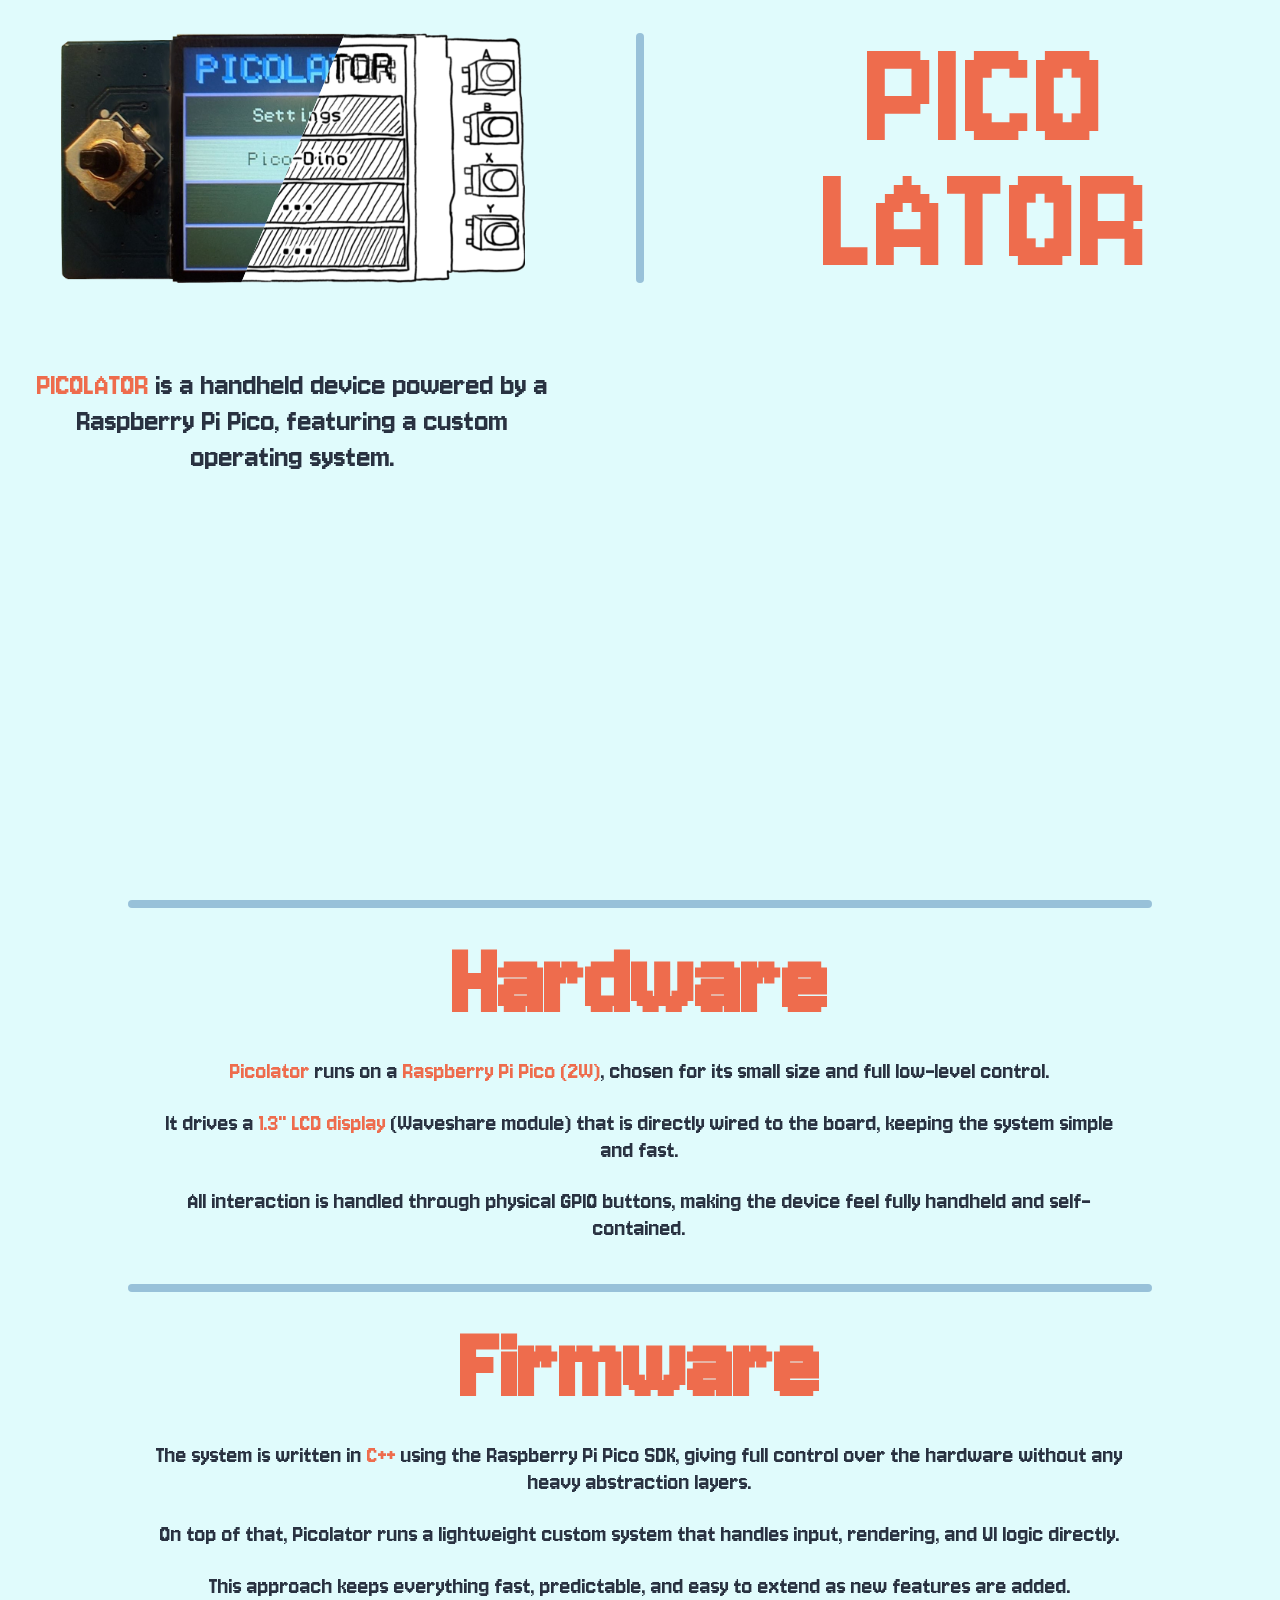
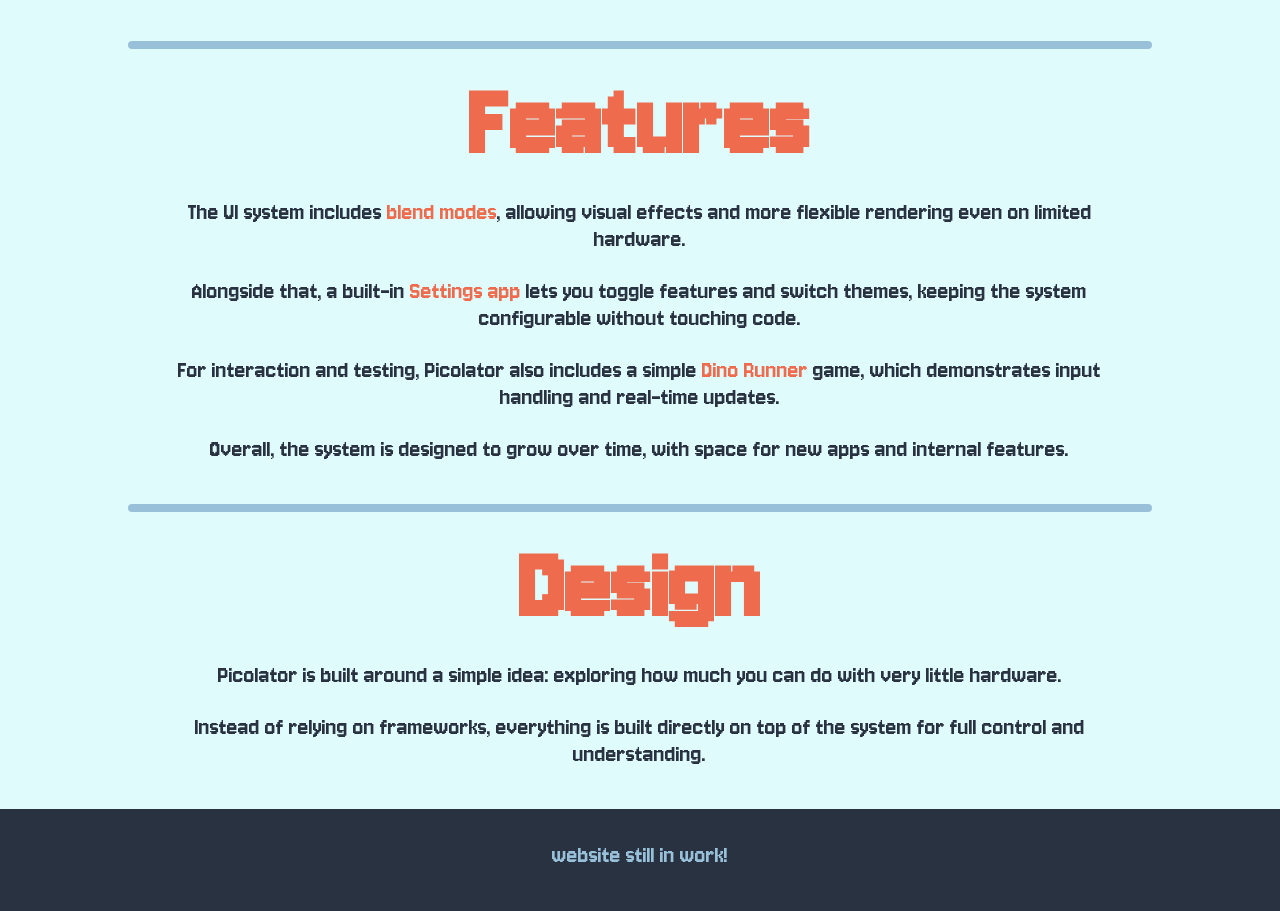
==== docs/index.html @ 703b930c "wow" ====
<!DOCTYPE html>
<html lang="en">
<head>
    <meta charset="UTF-8">
    <meta name="viewport" content="width=device-width, initial-scale=1.0">
    <title>Picolator</title>

    <link rel="stylesheet" href="css/style.css">
    <link rel="stylesheet" href="css/landing-section.css">
    <link rel="stylesheet" href="css/font.css">
    <link href="https://fonts.googleapis.com/css2?family=Jersey+10&display=swap" rel="stylesheet">
</head>
<body>
    <main>
        <!-- LANDING -->
        <section id="landing-page">
            <div id="landing-page-image">
                <div class="photo-morph">
                    <img class="left" src="img/picolator.png" alt="">
                    <img class="right" src="img/picolator-drawing.png" alt="">
                </div>
            </div>
            <div id="landing-page-divider1" class="divider"></div>
            <div id="landing-page-divider2"></div>
            <div id="landing-page-heading" class="font10rem">
                <div class="two-line-heading">
                    <div>PICO</div>
                    <div>LATOR</div>
                </div>
            </div>
            <div id="landing-page-text">
                <!-- <span class="highlight"> PICOLATOR </span> 
                is a simple, minimalistic 
                <span class="highlight">OS</span>
                 for the rawspberry <span class="highlight">pi pico</span>,
                  written in <span class="highlight">C++</span>   -->
                 <span class="highlight">PICOLATOR</span> is a handheld device powered by a Raspberry Pi Pico, featuring a custom operating system.
            </div>
            <div id="landing-page-link">
                <a href="https://github.com/fedi41-prog/picolator2">
                    <!-- <img src="img/github.png" alt=""> -->
                    <div class="width6rem height6rem github-icon"></div>
                </a>
            </div>

        </section>
        <div class="divider width80 height05rem centered"></div>


        <!-- HARDWARE -->

        <section id="hardware-section">
            <h1 class="bold-heading">Hardware</h1>
        
            <p class="centered max80">
                <span class="highlight">Picolator</span> runs on a
                <span class="highlight">Raspberry Pi Pico (2W)</span>, chosen for its small size and full low-level control.
            </p>
        
            <p class="centered max80">
                It drives a <span class="highlight">1.3" LCD display</span> (Waveshare module) that is directly wired to the board,
                keeping the system simple and fast.
            </p>
        
            <p class="centered max80">
                All interaction is handled through physical GPIO buttons, making the device feel fully handheld and self-contained.
            </p>
        </section>
        <div class="divider width80 height05rem centered"></div>


        <!-- FIRMWARE -->

        <section id="firmware-section">
            <h1 class="bold-heading">Firmware</h1>
        
            <p class="centered max80">
                The system is written in <span class="highlight">C++</span> using the Raspberry Pi Pico SDK,
                giving full control over the hardware without any heavy abstraction layers.
            </p>
        
            <p class="centered max80">
                On top of that, Picolator runs a lightweight custom system that handles input, rendering, and UI logic directly.
            </p>
        
            <p class="centered max80">
                This approach keeps everything fast, predictable, and easy to extend as new features are added.
            </p>
        </section>
        <div class="divider width80 height05rem centered"></div>

        <!-- FEATURES -->

        <section id="features-section">
            <h1 class="bold-heading">Features</h1>

            <p class="centered max80">
                The UI system includes <span class="highlight">blend modes</span>, allowing visual effects and more flexible rendering
                even on limited hardware.
            </p>
        
            <p class="centered max80">
                Alongside that, a built-in <span class="highlight">Settings app</span> lets you toggle features and switch themes,
                keeping the system configurable without touching code.
            </p>
        
            <p class="centered max80">
                For interaction and testing, Picolator also includes a simple <span class="highlight">Dino Runner</span> game,
                which demonstrates input handling and real-time updates.
            </p>
        
            <p class="centered max80">
                Overall, the system is designed to grow over time, with space for new apps and internal features.
            </p>
        </section>
        <div class="divider width80 height05rem centered"></div>

        <!-- DESIGN -->

        <section id="design-section">
            <h1 class="bold-heading">Design</h1>
        
            <p class="centered max80">
                Picolator is built around a simple idea: exploring how much you can do with very little hardware.
            </p>
        
            <p class="centered max80">
                Instead of relying on frameworks, everything is built directly on top of the system for full control and understanding.
            </p>
        </section>

    </main>
    <footer>

        <p>website still in work!</p>

    </footer>
</body>
</html>
---- docs/css/style.css ----
:root {
    --light: #e0fbfc;
    --medium: #98c1d9;
    --dark: #3d5a80;
    --darker: #293241;

    --accent: #ee6c4d;
}



html {
    color: var(--darker);
}



body {
    background-color: var(--light);
    padding: 0;
    margin: 0;
}

footer {
    background-color: var(--darker);
    width: 100%;
    height: 100%;
    padding-top: 1rem;
    padding-bottom: 1rem;
    margin: 0;
    color: var(--medium);
    align-items: center;
    text-align: center;
    
}






/* UTILS */

.photo-morph {
    position: relative;
    width: 100%;
    height: 100%;
    object-fit: contain;
    margin: auto;
    overflow: hidden;
}
.photo-morph img {
    position: absolute;
    inset: 0;
    height: 100%;
    width: 100%;
    object-fit: contain;
}
.photo-morph .left {
    clip-path: polygon(
        0 0,
        60% 0,
        40% 100%,
        0 100%
    );
}
.photo-morph .right {
        clip-path: polygon(
        60% 0,
        100% 0,
        100% 100%,
        40% 100%
    );
}

.half-width {
    width: 50vw;
}
.half-height {
    height: 50vh;
}

.two-line-heading {
    min-width: 0;

    display: flex;
    flex-wrap: wrap;

    width: 100%;
    height: 100%;

    font-size: 1em;

    margin: auto; padding: auto;
}
.two-line-heading div {
    margin: auto; padding: auto;
    color: var(--accent);
    line-height: 0.6;
}



.divider {

    background-color: var(--medium);
    border-radius: 100px;

}

.github-icon {
    background-color: var(--darker);

    -webkit-mask: url("/img/github.png") center/contain no-repeat;
    mask: url("/img/github.png") center/contain no-repeat;
}

.fill {width: 100px; height: 100px;}



.width6rem{
    width: 6rem;
}
.height6rem{
    height: 6rem;
}
.height05rem {
    height: 0.5rem;
}


.width80 {
    width: 80%;
}



.centered {
    text-align: center;
    margin-left: auto;
    margin-right: auto;
}


section {
    padding: 1rem 2rem;
}
p {
    font-size: 1.5rem;
    margin-top: 1rem;
}

.max80 {
    max-width: 80%;
}
.font10rem {
    font-size: 10rem;
}
.font6_5rem {
    font-size: 6.5rem;
}
---- docs/css/landing-section.css ----
#landing-page {
    box-sizing: border-box;
    display: grid;
    grid-template-columns: 1fr auto 1fr;
    grid-template-rows: 1fr 2fr;
    gap: 5rem;

    height: 100vh;
    width: 100%;

    padding: 2rem;
    margin: 0;

    background-color: var(--light);
}
/* #landing-page > div {
    border: 5px solid red;
} */

#landing-page-image {
    order:1;

    min-height: 70px;
}
#landing-page-divider1 {
    order:2;
    width: 0.5rem;
    height: 100%;
}
#landing-page-divider2 {
    order:5;
    width: 0.5rem;
    height: 100%;
}

#landing-page-heading {
    order:3;
}

#landing-page-text {
    order:4;
    text-align: center;
    font-size: 2rem;
}

#landing-page-link {
    order:6;

    align-items: center;
    padding: auto;

    width: 100%;
    height: 100%;
    
    display: flex;
    justify-content: center; /* horizontal */
    align-items: center;     /* vertical */

    font-size: 5rem;

}

#landing-page-link > a {
    margin: auto;
    width: 6rem;
    display: flex;
    flex-direction: row;

    text-decoration: none;
    color: var(--darker);

    justify-content: center; /* horizontal */
    align-items: center;     /* vertical */
}

/* #landing-page-link img {
    max-width: 100%;
    max-height: 100%;
    fill: var(--color5)
} */


@media (max-aspect-ratio: 4/3) {
    #landing-page {
        grid-template-columns: 1fr;
        grid-template-rows: 1fr auto 2fr 1fr auto 2fr;
        gap: 1rem;
        padding: 1rem 2rem;
    }

    #landing-page-heading {
        order:1;
    }
    #landing-page-divider1 {
        order:2;
        margin: auto;
        width: 80%;
        height: 0.5rem;
    }
    #landing-page-image {
        order:3;
    }
    #landing-page-text {
        order:4;
    }
    #landing-page-divider2 {
        order:5;
        margin: auto;
        width: 80%;
        height: 0.5rem;
    }
    #landing-page-link {
        order:6;
    }
}
---- docs/css/font.css ----
html {
    font-family: "Jersey 10";
    font-size: 1.3vw;
}


@media (max-aspect-ratio: 4/3) {
    html {
        font-size: 2vh;
    }
}


.highlight {
    color: var(--accent);
}

.bold-heading {

    color: var(--accent);
    font-size: 6.5rem;

    text-align: center;

    margin: 0;
    padding: 0;

}
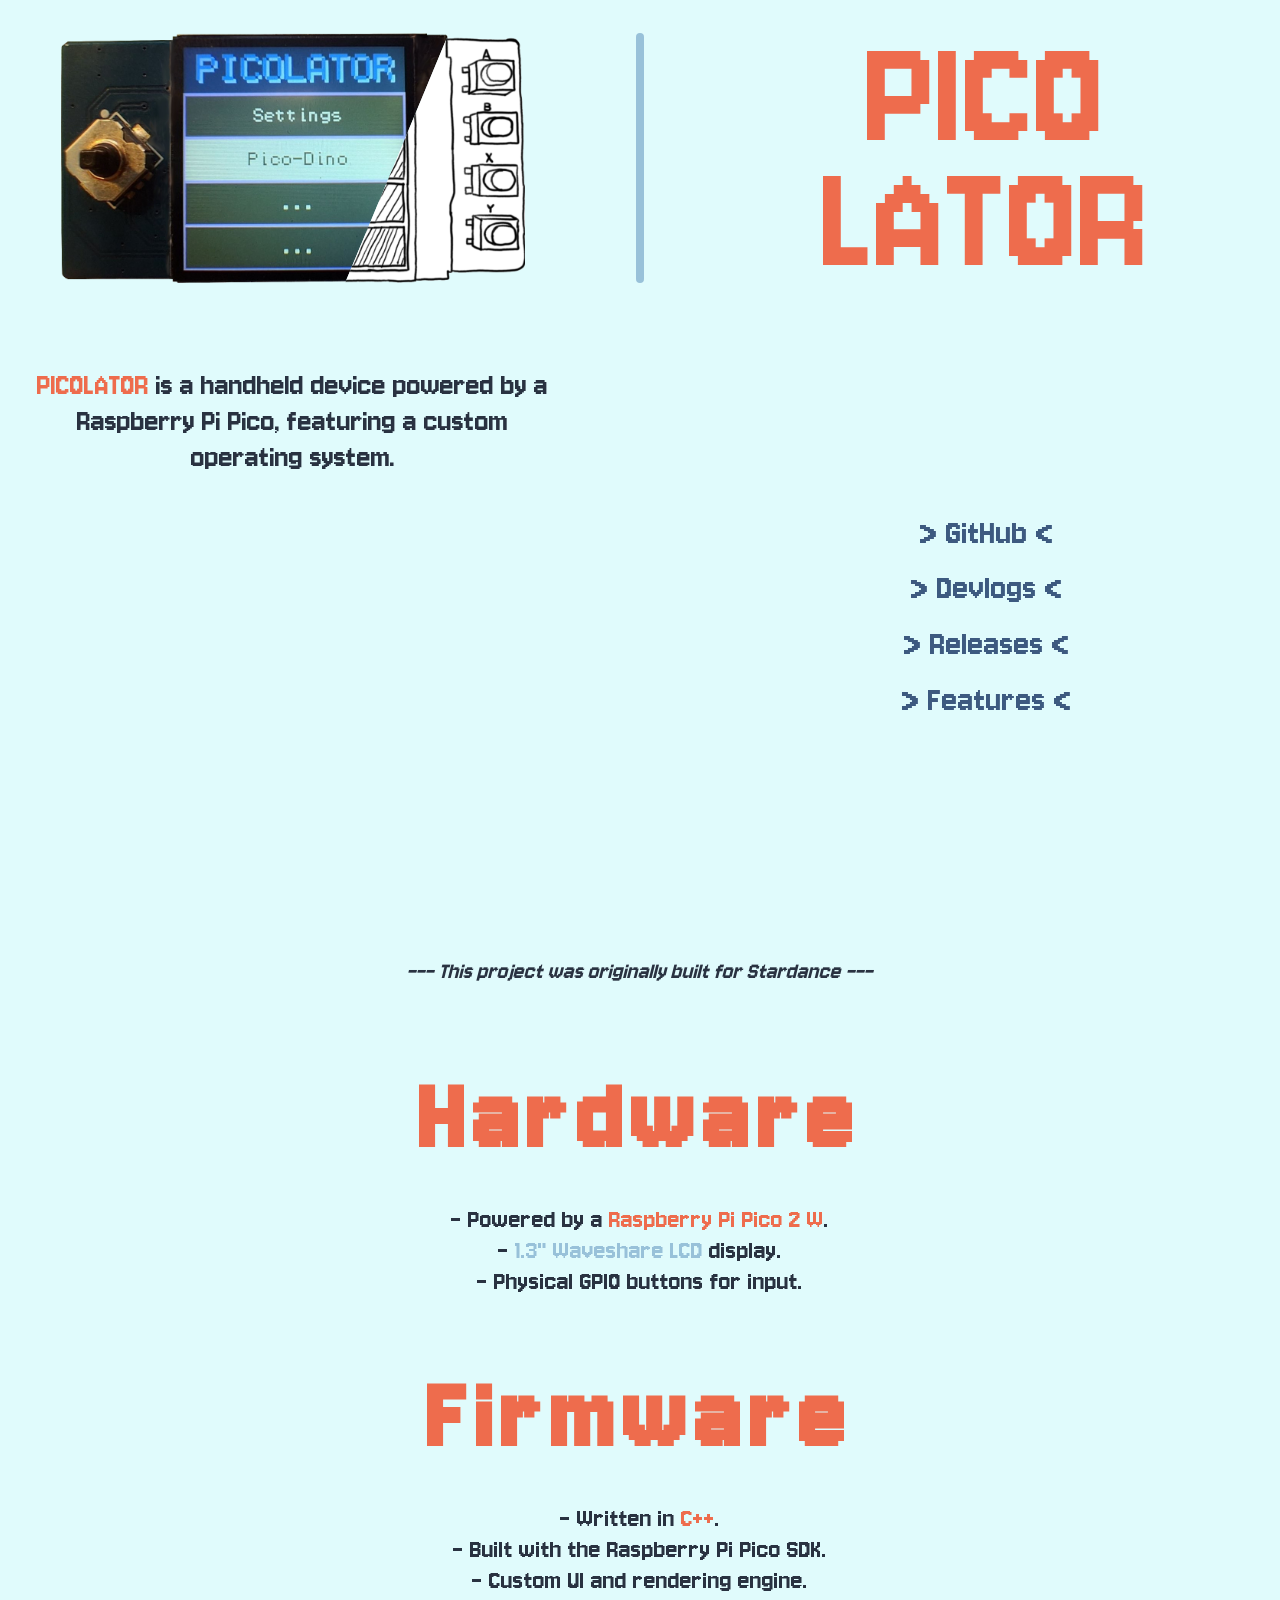
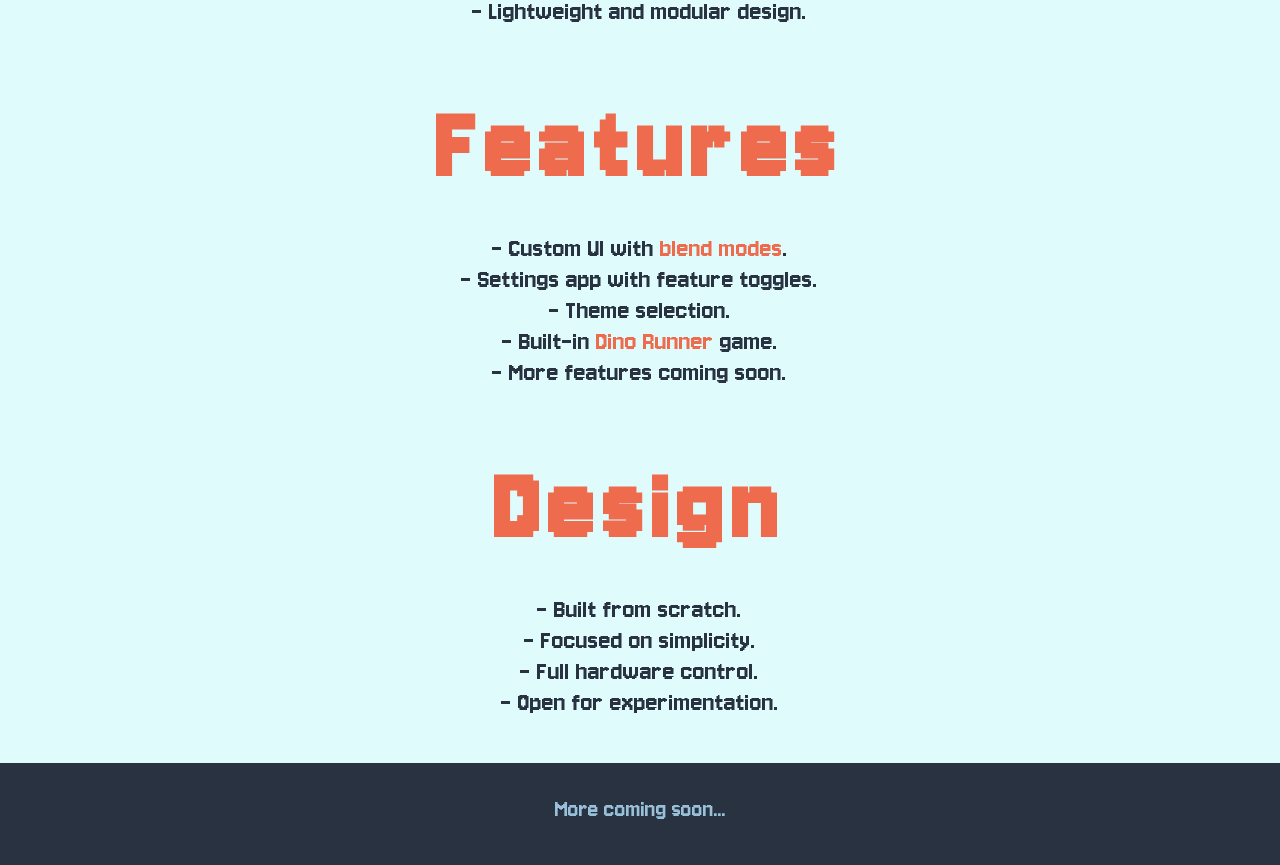
==== commit c2689b15: "big update!" ====
--- a/docs/index.html
+++ b/docs/index.html
@@ -16,8 +16,8 @@
         <section id="landing-page">
             <div id="landing-page-image">
                 <div class="photo-morph">
-                    <img class="left" src="img/picolator.png" alt="">
-                    <img class="right" src="img/picolator-drawing.png" alt="">
+                    <img class="left" src="img/picolator.png" alt="PICOLATOR handheld device">
+                    <img class="right" src="img/picolator-drawing.png" alt="PICOLATOR concept drawing">
                 </div>
             </div>
             <div id="landing-page-divider1" class="divider"></div>
@@ -37,103 +37,87 @@
                  <span class="highlight">PICOLATOR</span> is a handheld device powered by a Raspberry Pi Pico, featuring a custom operating system.
             </div>
             <div id="landing-page-link">
-                <a href="https://github.com/fedi41-prog/picolator2">
-                    <!-- <img src="img/github.png" alt=""> -->
-                    <div class="width6rem height6rem github-icon"></div>
-                </a>
+                <div class="column">
+                    <a class="link-button" href="https://github.com/fedi41-prog/picolator2">> GitHub <</a>
+                    <a class="link-button" href="https://stardance.hackclub.com/projects/4738">> Devlogs <</a>
+                    <a class="link-button" href="https://github.com/fedi41-prog/picolator2/releases">> Releases <</a>
+                    <a class="link-button" href="features.html">> Features <</a>
+
+                </div>
             </div>
 
         </section>
-        <div class="divider width80 height05rem centered"></div>
 
+
+
+        <!-- ABOUT -->
+        <section id="about-section">
+            <p class="quote width80">
+            --- This project was originally built for Stardance ---
+            </p>
+
+        </section>
+        <!-- <div class="divider width80 height05rem centered"></div> -->
 
         <!-- HARDWARE -->
 
         <section id="hardware-section">
             <h1 class="bold-heading">Hardware</h1>
         
-            <p class="centered max80">
-                <span class="highlight">Picolator</span> runs on a
-                <span class="highlight">Raspberry Pi Pico (2W)</span>, chosen for its small size and full low-level control.
-            </p>
-        
-            <p class="centered max80">
-                It drives a <span class="highlight">1.3" LCD display</span> (Waveshare module) that is directly wired to the board,
-                keeping the system simple and fast.
-            </p>
-        
-            <p class="centered max80">
-                All interaction is handled through physical GPIO buttons, making the device feel fully handheld and self-contained.
-            </p>
+            <ul class="feature-list width80 centered">
+                <li>Powered by a <span class="highlight">Raspberry Pi Pico 2 W</span>.</li>
+                <li><a class="inline-link" href="https://www.waveshare.com/wiki/Pico-LCD-1.3">1.3" Waveshare LCD</a> display.</li>
+                <li>Physical GPIO buttons for input.</li>
+                <!-- <li>Designed as a fully handheld device.</li> -->
+            </ul>
         </section>
-        <div class="divider width80 height05rem centered"></div>
-
+        <!-- <div class="divider width80 height05rem centered"></div>
+ -->
 
         <!-- FIRMWARE -->
 
         <section id="firmware-section">
             <h1 class="bold-heading">Firmware</h1>
         
-            <p class="centered max80">
-                The system is written in <span class="highlight">C++</span> using the Raspberry Pi Pico SDK,
-                giving full control over the hardware without any heavy abstraction layers.
-            </p>
-        
-            <p class="centered max80">
-                On top of that, Picolator runs a lightweight custom system that handles input, rendering, and UI logic directly.
-            </p>
-        
-            <p class="centered max80">
-                This approach keeps everything fast, predictable, and easy to extend as new features are added.
-            </p>
+            <ul class="feature-list width80 centered">
+                <li>Written in <span class="highlight">C++</span>.</li>
+                <li>Built with the Raspberry Pi Pico SDK.</li>
+                <li>Custom UI and rendering engine.</li>
+                <li>Lightweight and modular design.</li>
+            </ul>
         </section>
-        <div class="divider width80 height05rem centered"></div>
+        <!-- <div class="divider width80 height05rem centered"></div> -->
 
         <!-- FEATURES -->
 
         <section id="features-section">
             <h1 class="bold-heading">Features</h1>
-
-            <p class="centered max80">
-                The UI system includes <span class="highlight">blend modes</span>, allowing visual effects and more flexible rendering
-                even on limited hardware.
-            </p>
         
-            <p class="centered max80">
-                Alongside that, a built-in <span class="highlight">Settings app</span> lets you toggle features and switch themes,
-                keeping the system configurable without touching code.
-            </p>
-        
-            <p class="centered max80">
-                For interaction and testing, Picolator also includes a simple <span class="highlight">Dino Runner</span> game,
-                which demonstrates input handling and real-time updates.
-            </p>
-        
-            <p class="centered max80">
-                Overall, the system is designed to grow over time, with space for new apps and internal features.
-            </p>
+            <ul class="feature-list width80 centered">
+                <li>Custom UI with <span class="highlight">blend modes</span>.</li>
+                <li>Settings app with feature toggles.</li>
+                <li>Theme selection.</li>
+                <li>Built-in <span class="highlight">Dino Runner</span> game.</li>
+                <li>More features coming soon.</li>
+            </ul>
         </section>
-        <div class="divider width80 height05rem centered"></div>
+        <!-- <div class="divider width80 height05rem centered"></div> -->
 
         <!-- DESIGN -->
-
         <section id="design-section">
             <h1 class="bold-heading">Design</h1>
         
-            <p class="centered max80">
-                Picolator is built around a simple idea: exploring how much you can do with very little hardware.
-            </p>
-        
-            <p class="centered max80">
-                Instead of relying on frameworks, everything is built directly on top of the system for full control and understanding.
-            </p>
+            <ul class="feature-list width80 centered">
+                <li>Built from scratch.</li>
+                <li>Focused on simplicity.</li>
+                <li>Full hardware control.</li>
+                <li>Open for experimentation.</li>
+            </ul>
         </section>
 
     </main>
     <footer>
-
-        <p>website still in work!</p>
-
+        <p>More coming soon...</p>
     </footer>
 </body>
 </html>
--- a/docs/css/style.css
+++ b/docs/css/style.css
@@ -42,6 +42,10 @@
 
 /* UTILS */
 
+
+/* PHOTO MORPH */
+/* ----- */
+
 .photo-morph {
     position: relative;
     width: 100%;
@@ -49,6 +53,7 @@
     object-fit: contain;
     margin: auto;
     overflow: hidden;
+
 }
 .photo-morph img {
     position: absolute;
@@ -57,22 +62,47 @@
     width: 100%;
     object-fit: contain;
 }
+
 .photo-morph .left {
     clip-path: polygon(
         0 0,
-        60% 0,
-        40% 100%,
+        80% 0,
+        60% 100%,
         0 100%
     );
+
+
+    transition: 0.6s ease;
 }
 .photo-morph .right {
         clip-path: polygon(
-        60% 0,
+        80% 0,
         100% 0,
         100% 100%,
-        40% 100%
-    );
-}
+        60% 100%
+    );
+    
+    transition: 0.6s ease;
+}
+
+.photo-morph:hover .left {
+    clip-path: polygon(
+        0 0,
+        40% 0,
+        20% 100%,
+        0 100%
+    );
+}
+.photo-morph:hover .right {
+        clip-path: polygon(
+        40% 0,
+        100% 0,
+        100% 100%,
+        20% 100%
+    );
+}
+/* ----- */
+/* PHOTO MORPH */
 
 .half-width {
     width: 50vw;
@@ -112,8 +142,8 @@
 .github-icon {
     background-color: var(--darker);
 
-    -webkit-mask: url("/img/github.png") center/contain no-repeat;
-    mask: url("/img/github.png") center/contain no-repeat;
+    -webkit-mask: url("../img/github.png") center/contain no-repeat;
+    mask: url("../img/github.png") center/contain no-repeat;
 }
 
 .fill {width: 100px; height: 100px;}
@@ -160,4 +190,56 @@
 }
 .font6_5rem {
     font-size: 6.5rem;
+}
+
+.column {
+    display: flex;
+    flex-direction: column;
+}
+.link-button {
+
+    /* background-color: var(--darker);
+    border: 0.25rem solid var(--accent);
+    border-radius: 1000px; */
+
+    color: var(--dark);
+
+    padding-left: 0.5rem;
+    padding-right: 0.5rem;
+
+
+    font-size: 2.2rem;
+
+
+    text-decoration: none;
+
+    margin: 0.5rem auto;
+
+
+
+}
+
+.feature-list {
+    text-align: center;
+    list-style-type: "- ";
+    list-style-position: inside;
+    font-size: 1.7rem;
+    padding: 0;
+}
+
+.inline-link {
+    color: var(--medium);
+    list-style: none;
+    text-decoration: none;
+}
+.inline-link:hover {
+    color: var(--dark);
+}
+
+.quote {
+    font-style: oblique;
+    margin: auto;
+    text-align: center;
+    margin-bottom: 2.5rem;
+    margin-top: 2.5rem;
 }
--- a/docs/css/font.css
+++ b/docs/css/font.css
@@ -8,7 +8,7 @@
 
 @media (max-aspect-ratio: 4/3) {
     html {
-        font-size: 2vh;
+        font-size: min(2vh, 3.2vw);
     }
 }
 
@@ -24,6 +24,8 @@
 
     text-align: center;
 
+    letter-spacing: 0.5rem;
+
     margin: 0;
     padding: 0;
 
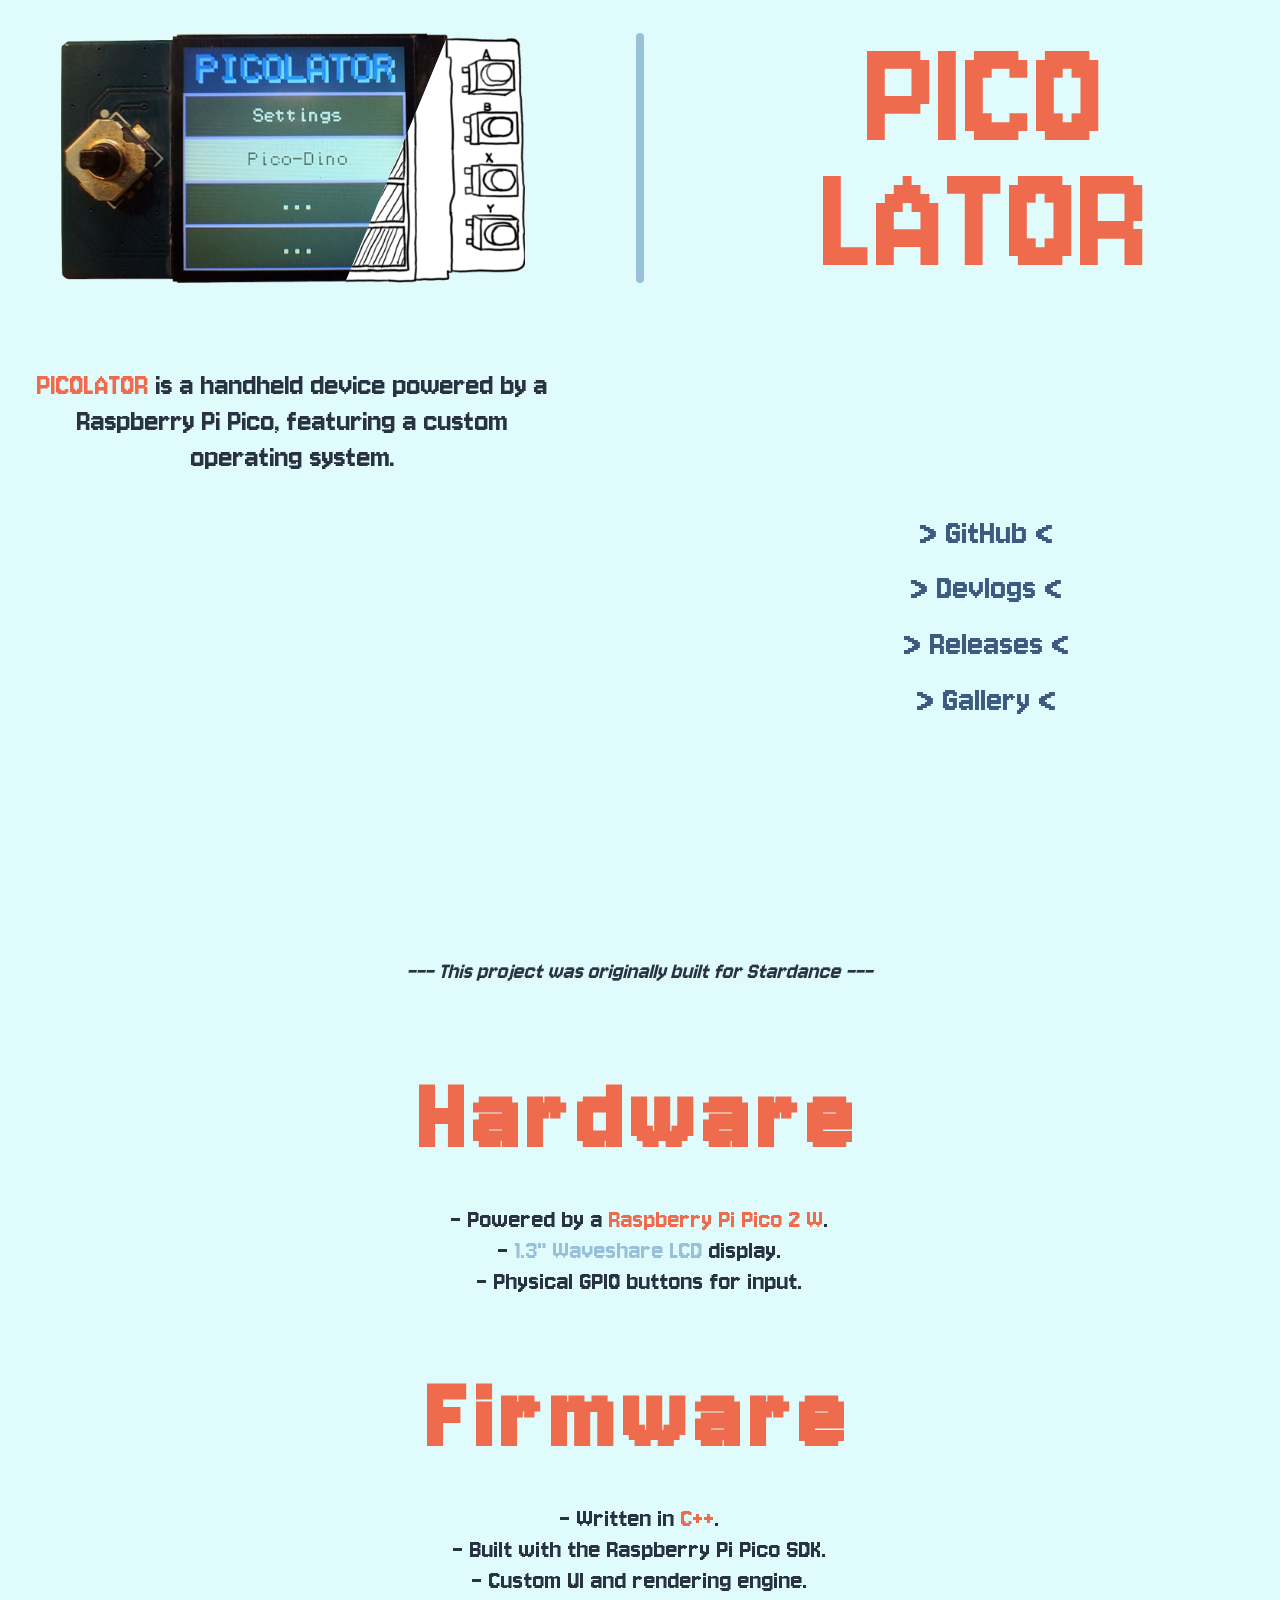
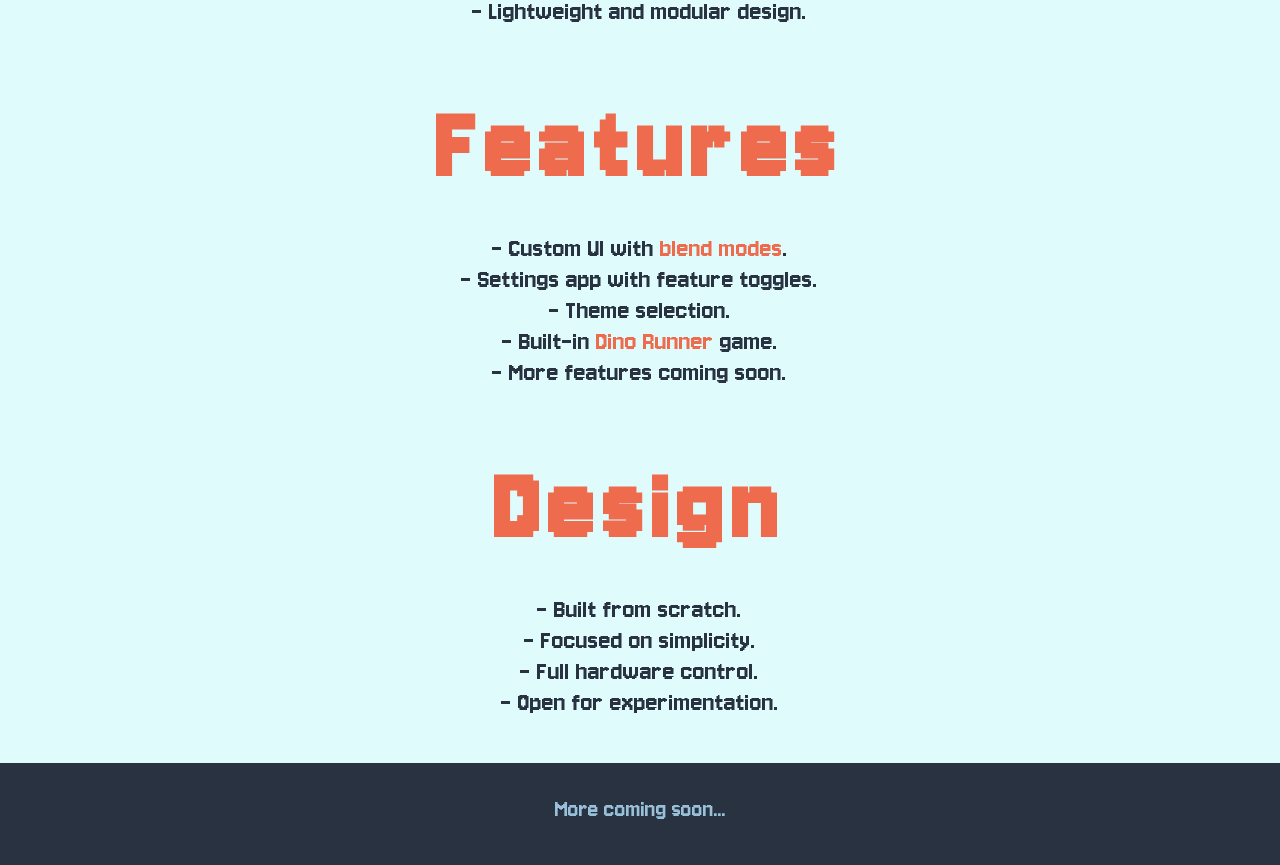
==== commit dbaabde1: "added gallery" ====
--- a/docs/index.html
+++ b/docs/index.html
@@ -41,7 +41,7 @@
                     <a class="link-button" href="https://github.com/fedi41-prog/picolator2">> GitHub <</a>
                     <a class="link-button" href="https://stardance.hackclub.com/projects/4738">> Devlogs <</a>
                     <a class="link-button" href="https://github.com/fedi41-prog/picolator2/releases">> Releases <</a>
-                    <a class="link-button" href="features.html">> Features <</a>
+                    <a class="link-button" href="gallery.html">> Gallery <</a>
 
                 </div>
             </div>
--- a/docs/css/style.css
+++ b/docs/css/style.css
@@ -214,9 +214,6 @@
     text-decoration: none;
 
     margin: 0.5rem auto;
-
-
-
 }
 
 .feature-list {
@@ -242,4 +239,8 @@
     text-align: center;
     margin-bottom: 2.5rem;
     margin-top: 2.5rem;
+}
+
+.fill-width {
+    width: 100dvw;
 }
--- a/docs/css/landing-section.css
+++ b/docs/css/landing-section.css
@@ -9,7 +9,7 @@
     grid-template-rows: 1fr 2fr;
     gap: 5rem;
 
-    height: 100vh;
+    height: 100dvh;
     width: 100%;
 
     padding: 2rem;
--- a/docs/css/font.css
+++ b/docs/css/font.css
@@ -2,13 +2,13 @@
 
 html {
     font-family: "Jersey 10";
-    font-size: 1.3vw;
+    font-size: 1.3dvw;
 }
 
 
 @media (max-aspect-ratio: 4/3) {
     html {
-        font-size: min(2vh, 3.2vw);
+        font-size: min(2dvh, 3.2dvw);
     }
 }
 
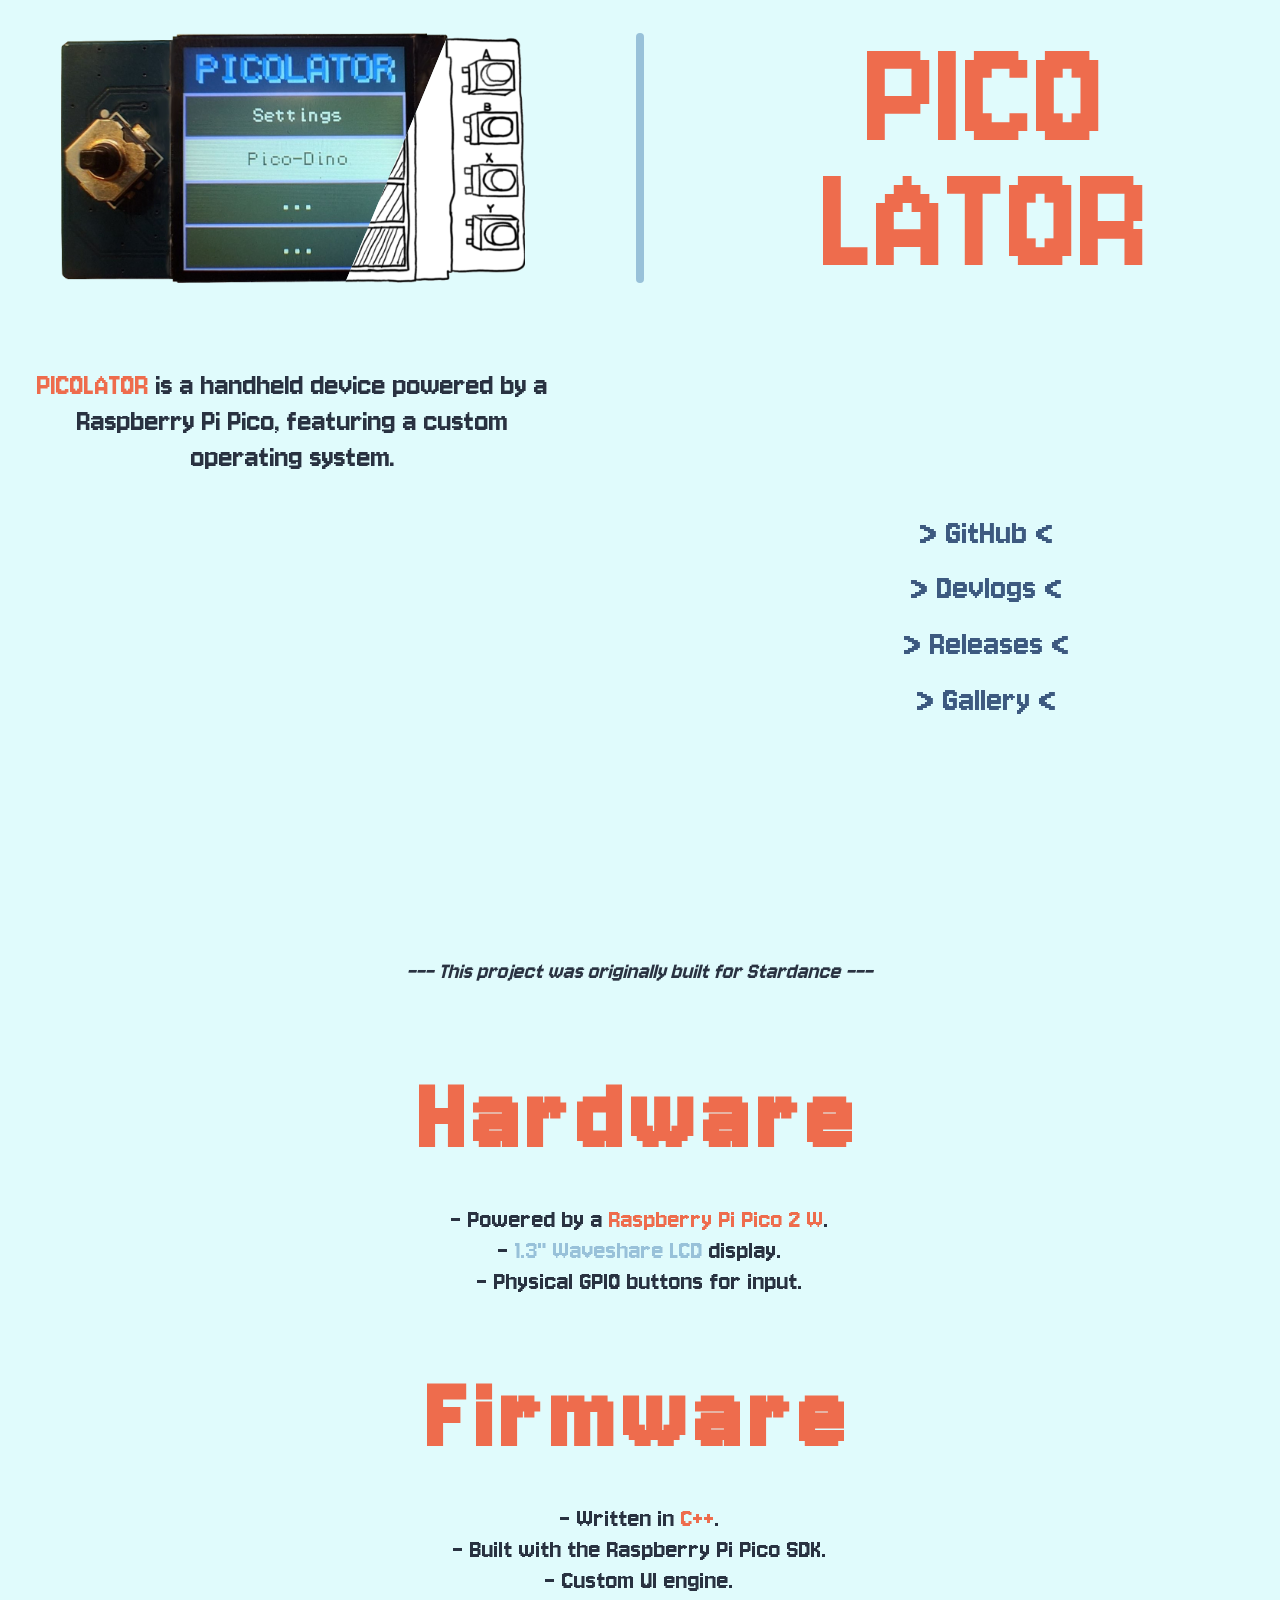
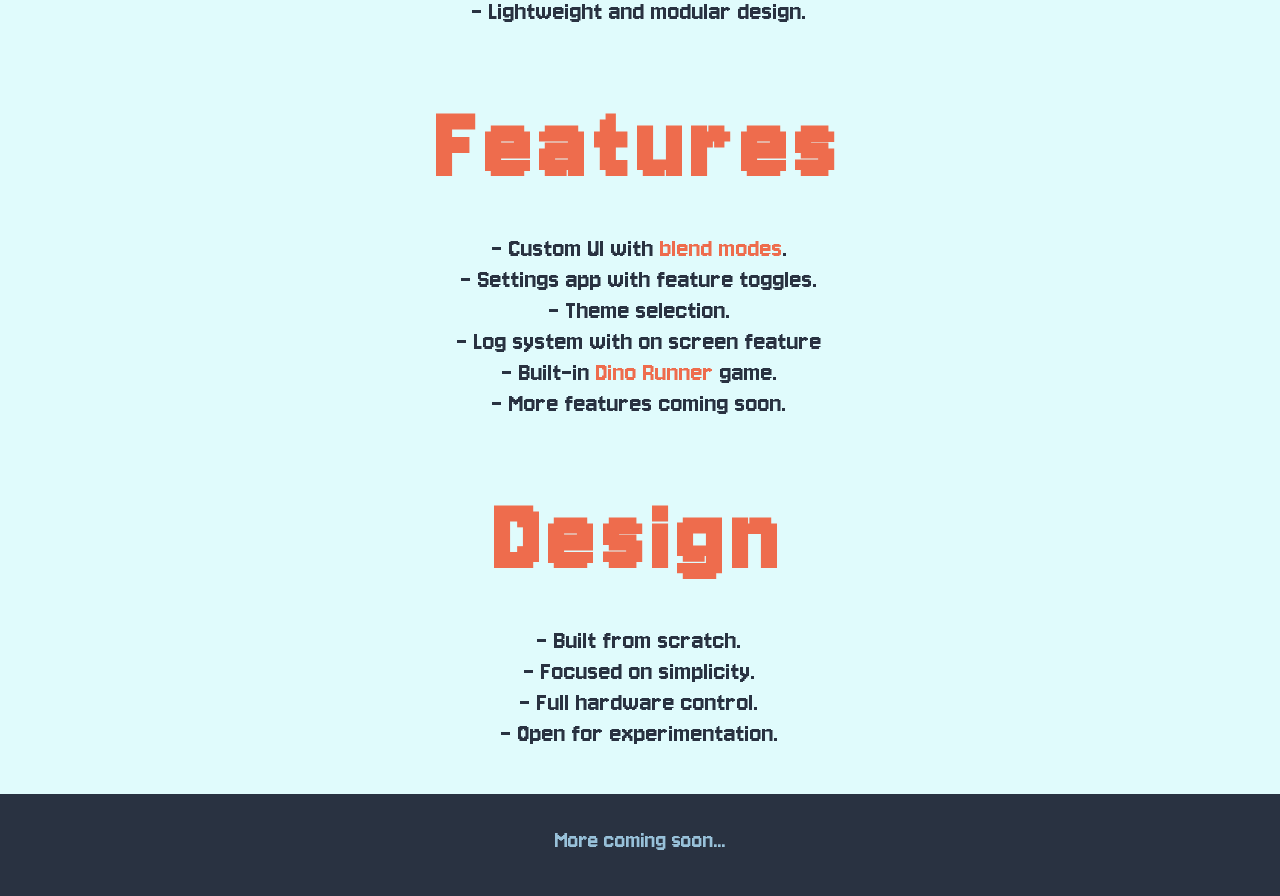
==== commit 04260a6b: "small changes to the text" ====
--- a/docs/index.html
+++ b/docs/index.html
@@ -82,7 +82,7 @@
             <ul class="feature-list width80 centered">
                 <li>Written in <span class="highlight">C++</span>.</li>
                 <li>Built with the Raspberry Pi Pico SDK.</li>
-                <li>Custom UI and rendering engine.</li>
+                <li>Custom UI engine.</li>
                 <li>Lightweight and modular design.</li>
             </ul>
         </section>
@@ -97,6 +97,7 @@
                 <li>Custom UI with <span class="highlight">blend modes</span>.</li>
                 <li>Settings app with feature toggles.</li>
                 <li>Theme selection.</li>
+                <li>Log system with on screen feature</li>
                 <li>Built-in <span class="highlight">Dino Runner</span> game.</li>
                 <li>More features coming soon.</li>
             </ul>
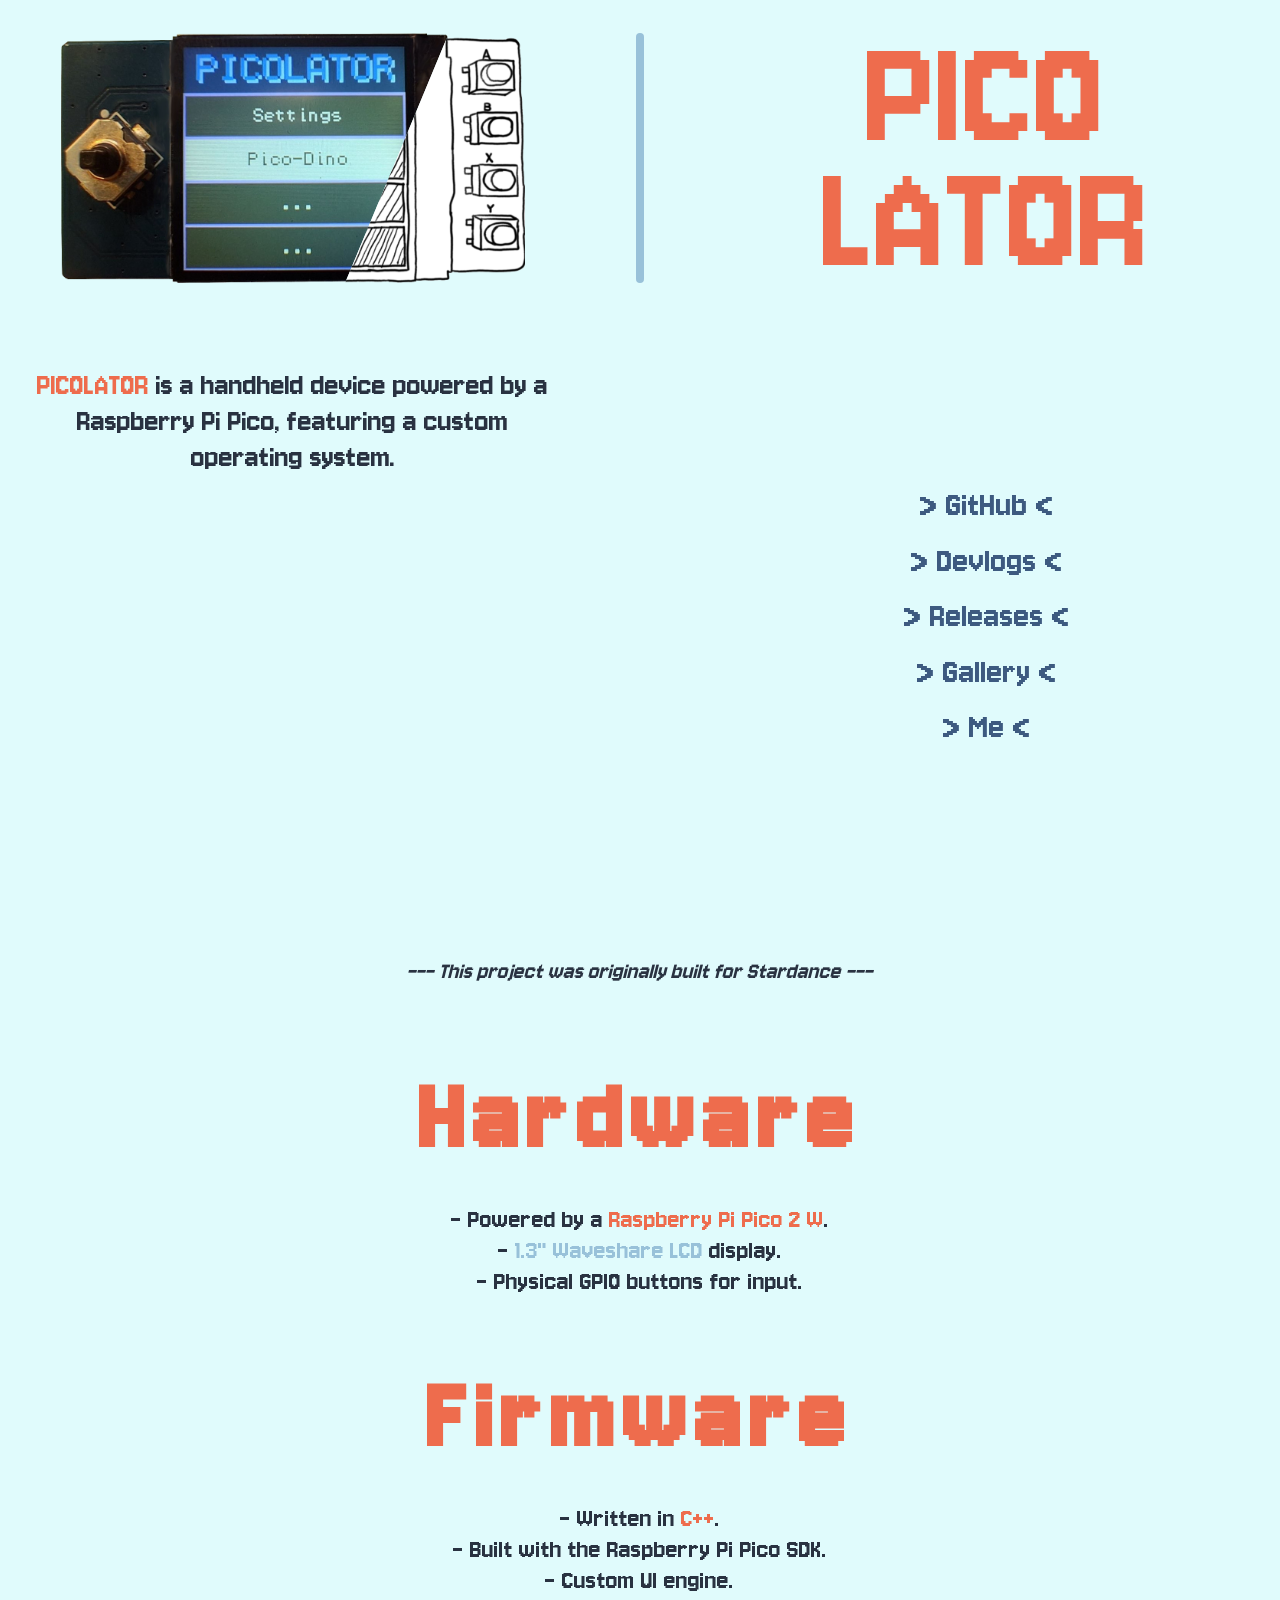
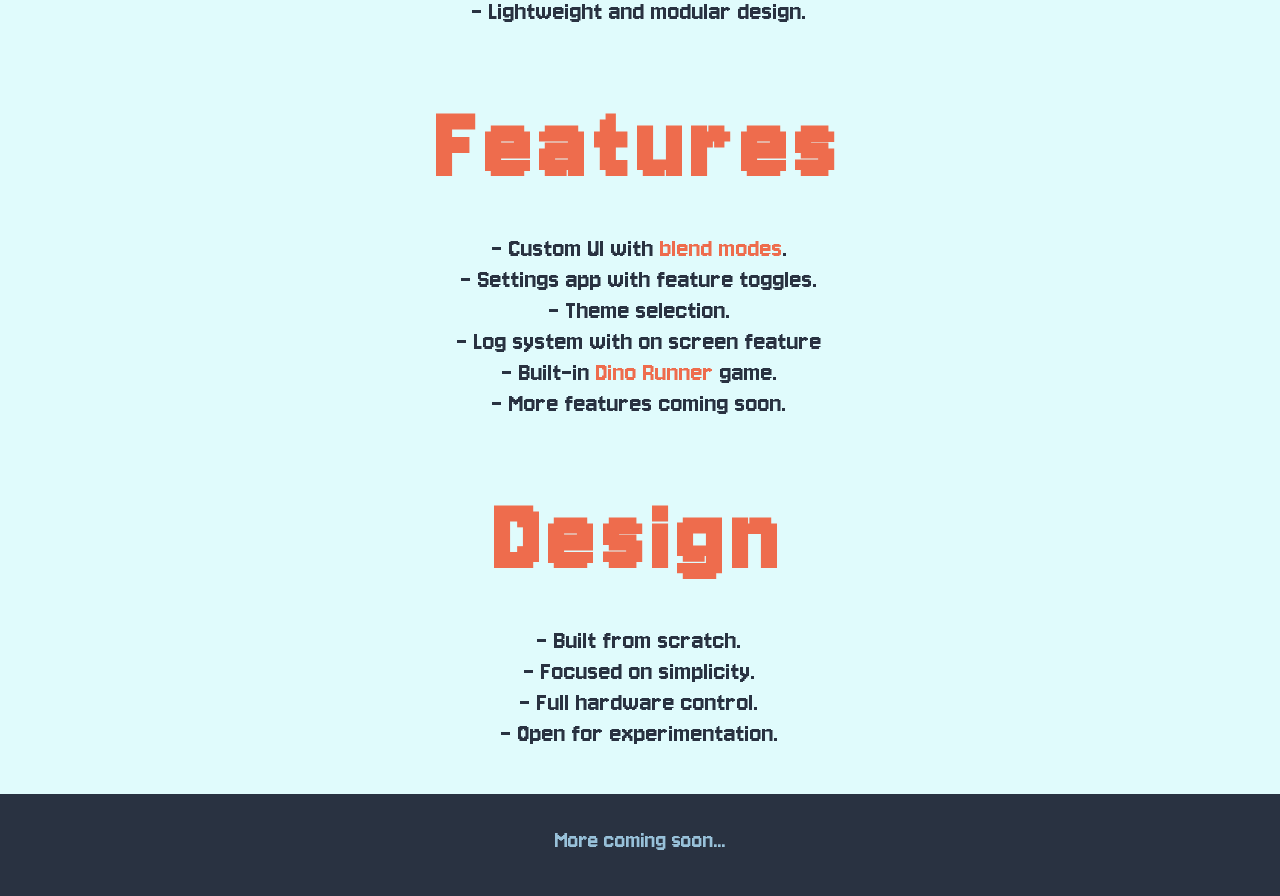
==== commit 84f3aa41: "add link to my site" ====
--- a/docs/index.html
+++ b/docs/index.html
@@ -42,7 +42,7 @@
                     <a class="link-button" href="https://stardance.hackclub.com/projects/4738">> Devlogs <</a>
                     <a class="link-button" href="https://github.com/fedi41-prog/picolator2/releases">> Releases <</a>
                     <a class="link-button" href="gallery.html">> Gallery <</a>
-
+                    <a class="link-button" href="https://fedi41.github.io">> Me <</a>
                 </div>
             </div>
 
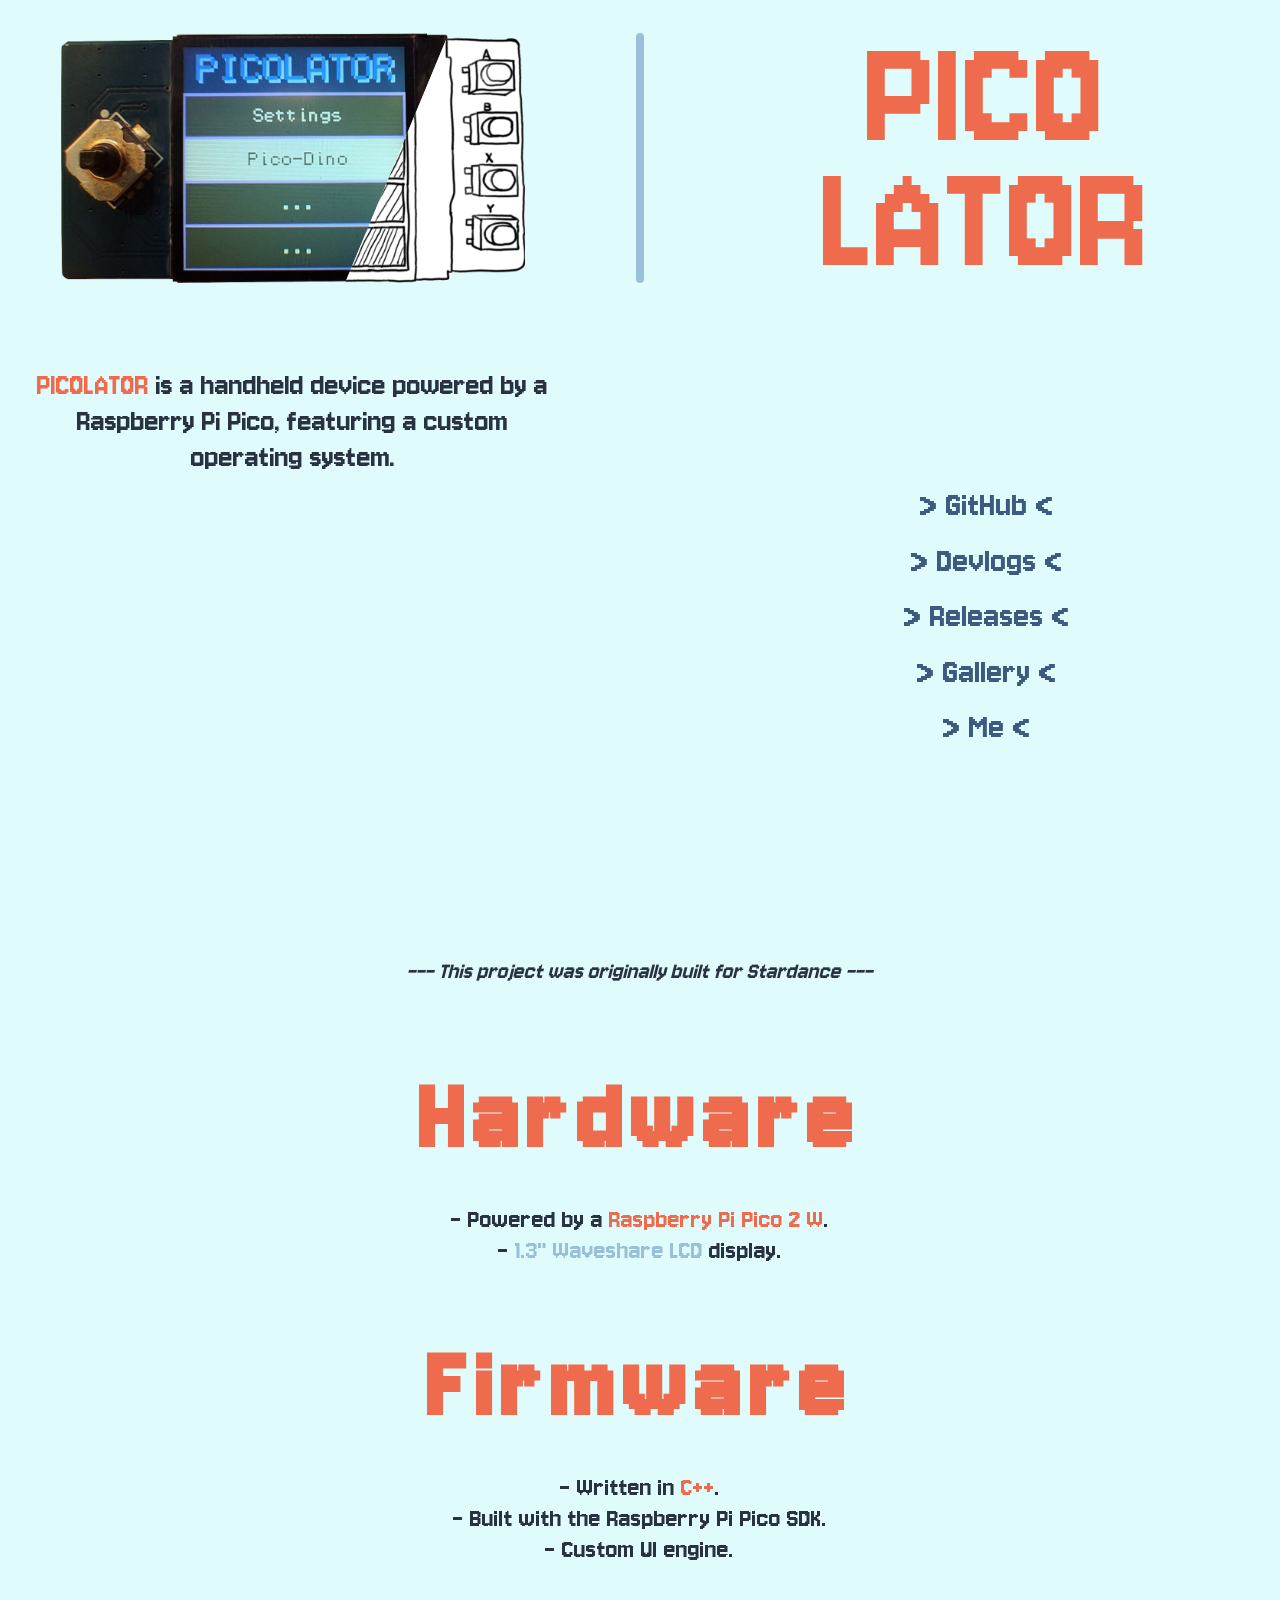
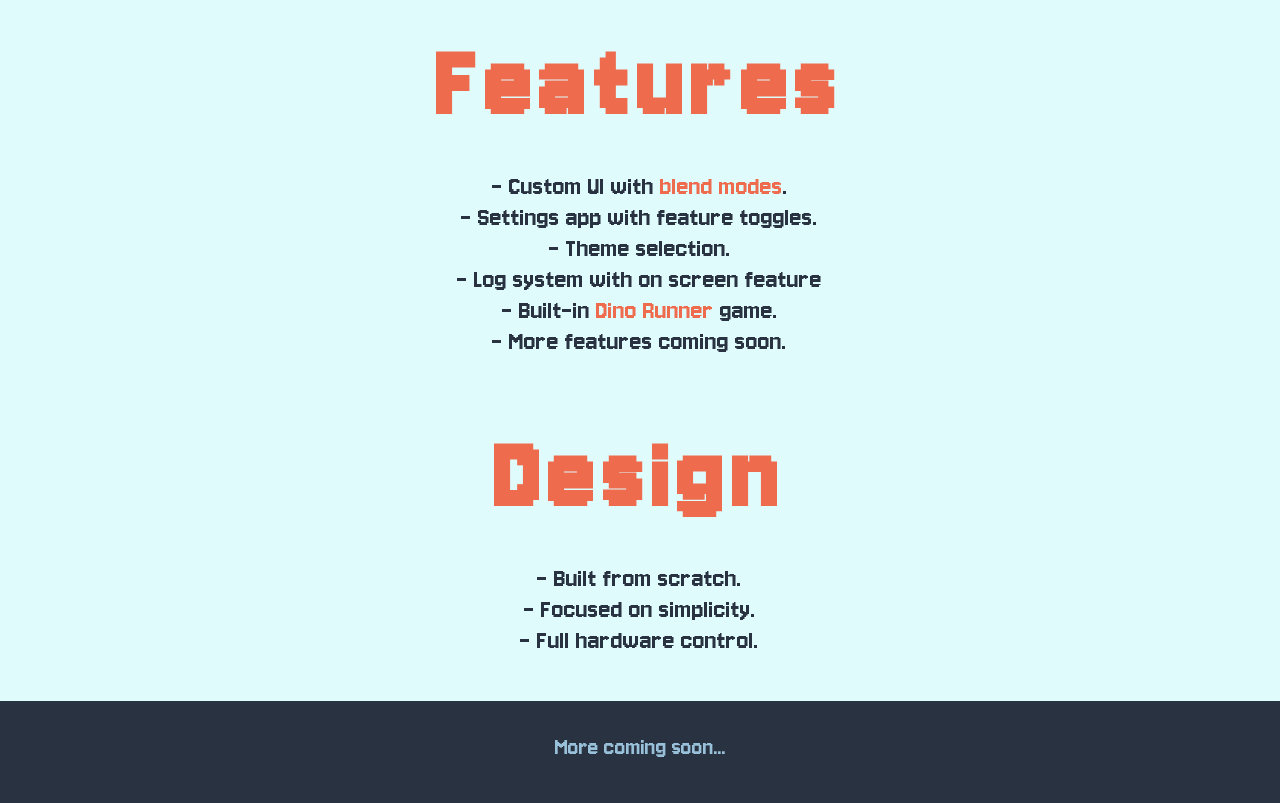
==== commit 32d66619: "remoed some things from the website" ====
--- a/docs/index.html
+++ b/docs/index.html
@@ -38,9 +38,9 @@
             </div>
             <div id="landing-page-link">
                 <div class="column">
-                    <a class="link-button" href="https://github.com/fedi41-prog/picolator2">> GitHub <</a>
+                    <a class="link-button" href="https://github.com/fedi41/picolator2">> GitHub <</a>
                     <a class="link-button" href="https://stardance.hackclub.com/projects/4738">> Devlogs <</a>
-                    <a class="link-button" href="https://github.com/fedi41-prog/picolator2/releases">> Releases <</a>
+                    <a class="link-button" href="https://github.com/fedi41/picolator2/releases">> Releases <</a>
                     <a class="link-button" href="gallery.html">> Gallery <</a>
                     <a class="link-button" href="https://fedi41.github.io">> Me <</a>
                 </div>
@@ -55,7 +55,6 @@
             <p class="quote width80">
             --- This project was originally built for Stardance ---
             </p>
-
         </section>
         <!-- <div class="divider width80 height05rem centered"></div> -->
 
@@ -67,12 +66,8 @@
             <ul class="feature-list width80 centered">
                 <li>Powered by a <span class="highlight">Raspberry Pi Pico 2 W</span>.</li>
                 <li><a class="inline-link" href="https://www.waveshare.com/wiki/Pico-LCD-1.3">1.3" Waveshare LCD</a> display.</li>
-                <li>Physical GPIO buttons for input.</li>
-                <!-- <li>Designed as a fully handheld device.</li> -->
             </ul>
         </section>
-        <!-- <div class="divider width80 height05rem centered"></div>
- -->
 
         <!-- FIRMWARE -->
 
@@ -83,7 +78,6 @@
                 <li>Written in <span class="highlight">C++</span>.</li>
                 <li>Built with the Raspberry Pi Pico SDK.</li>
                 <li>Custom UI engine.</li>
-                <li>Lightweight and modular design.</li>
             </ul>
         </section>
         <!-- <div class="divider width80 height05rem centered"></div> -->
@@ -112,7 +106,6 @@
                 <li>Built from scratch.</li>
                 <li>Focused on simplicity.</li>
                 <li>Full hardware control.</li>
-                <li>Open for experimentation.</li>
             </ul>
         </section>
 
@@ -121,4 +114,4 @@
         <p>More coming soon...</p>
     </footer>
 </body>
-</html>+</html>
